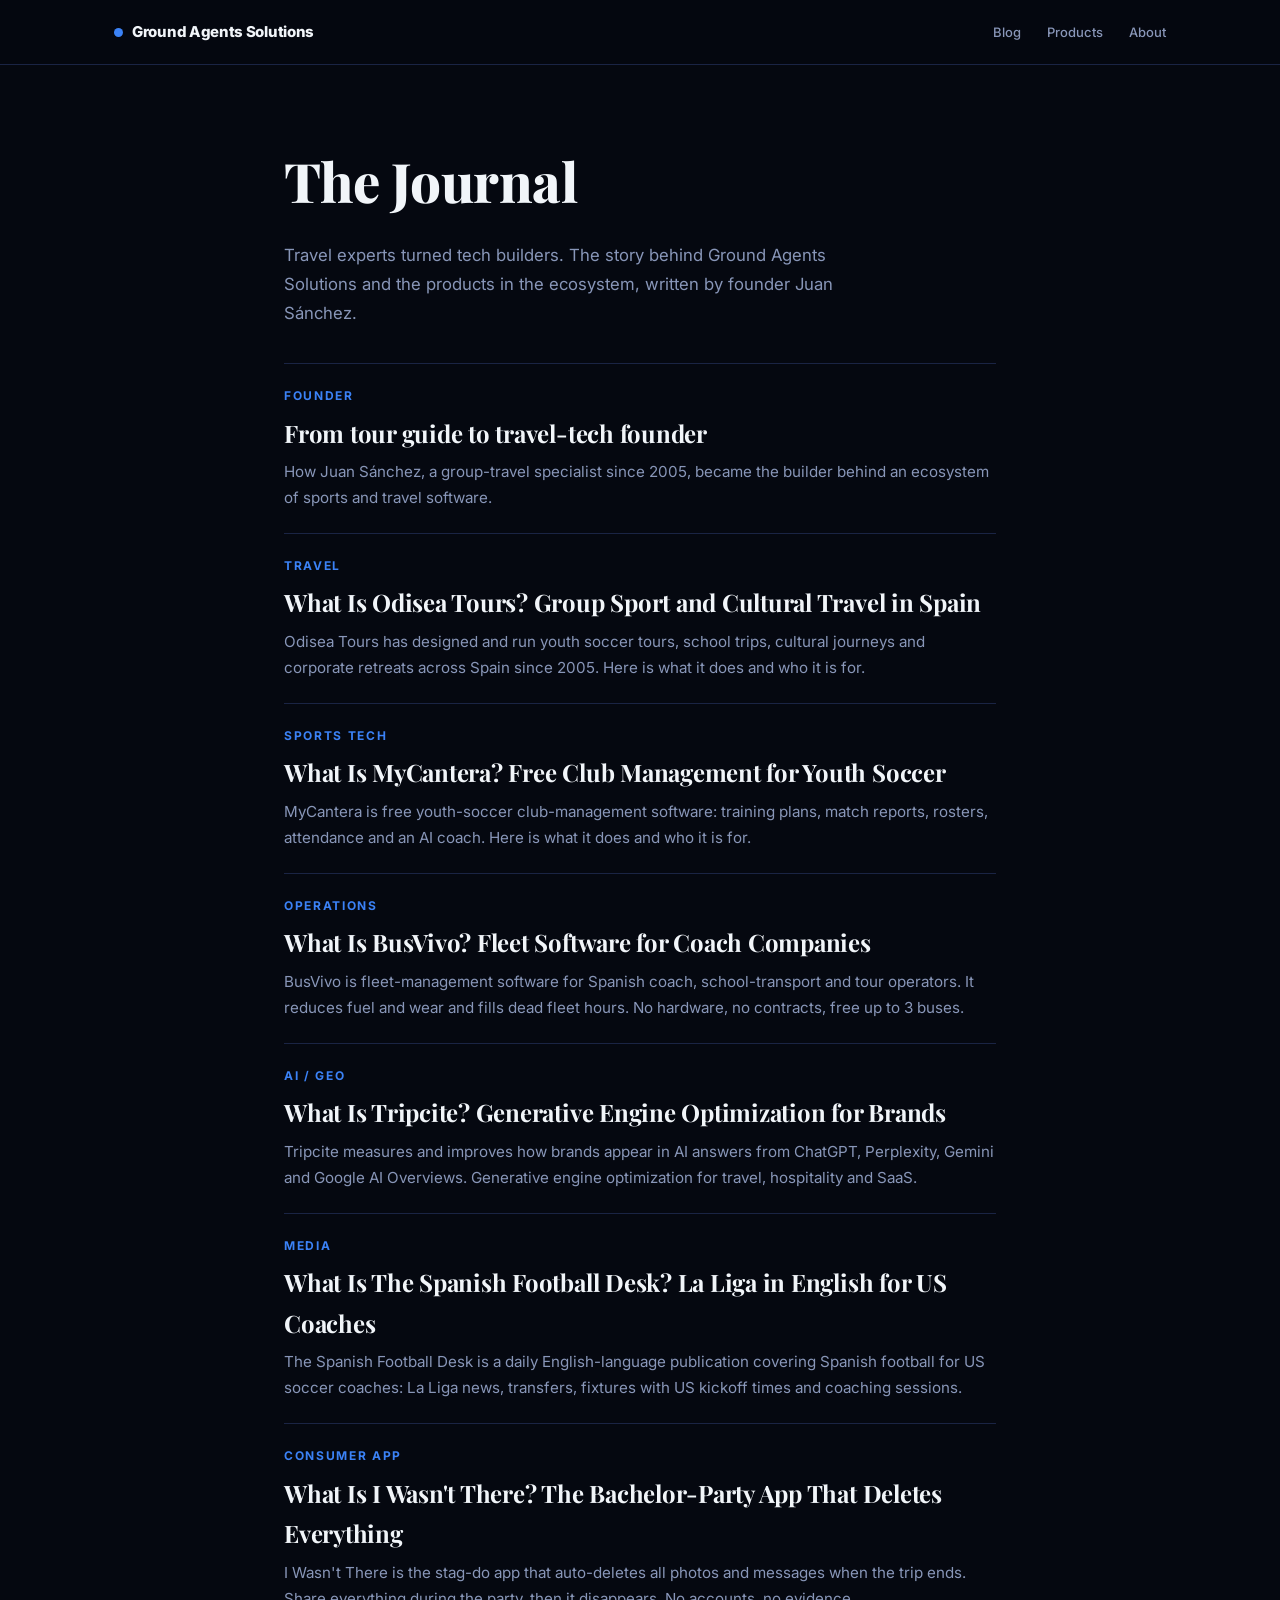
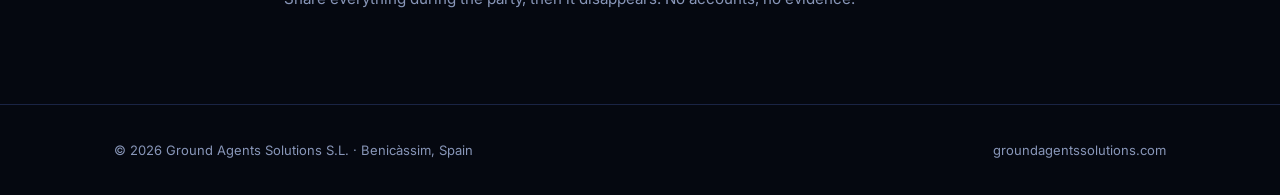
==== blog/index.html @ 05d1221f "Add ecosystem blog: founder story + a post per product (GEO) New /blog with a keystone founder post " ====
<!doctype html>
<html lang="en">
<head>
<meta charset="utf-8">
<meta name="viewport" content="width=device-width, initial-scale=1">
<title>The Ground Agents Journal — Sport & Travel Tech from Spain</title>
<meta name="description" content="Notes from Ground Agents Solutions: the founder story of Juan Sánchez and what each product in the ecosystem does, from Odisea Tours and MyCantera to Tripcite and The Spanish Football Desk.">
<link rel="canonical" href="https://groundagentssolutions.com/blog/">
<link rel="preconnect" href="https://fonts.googleapis.com">
<link href="https://fonts.googleapis.com/css2?family=Inter:wght@300;400;500;600;700;800&family=Playfair+Display:wght@600;700;800&display=swap" rel="stylesheet">
<link rel="stylesheet" href="/blog.css">
</head>
<body>
<header class="topbar"><div class="wrap">
  <a class="brand" href="/"><span class="dot"></span>Ground Agents Solutions</a>
  <nav class="topnav"><a href="/blog/">Blog</a><a href="/#products">Products</a><a href="/#about">About</a></nav>
</div></header>

<section class="hero"><div class="wrap">
  <h1>The Journal</h1>
  <p>Travel experts turned tech builders. The story behind Ground Agents Solutions and the products in the ecosystem, written by founder Juan Sánchez.</p>
</div></section>

<section class="postlist"><div class="wrap">
      <a class="postlink" href="/blog/juan-sanchez-founder.html">
        <div class="c">Founder</div>
        <h2>From tour guide to travel-tech founder</h2>
        <p>How Juan Sánchez, a group-travel specialist since 2005, became the builder behind an ecosystem of sports and travel software.</p>
      </a>
      <a class="postlink" href="/blog/what-is-odisea-tours.html">
        <div class="c">Travel</div>
        <h2>What Is Odisea Tours? Group Sport and Cultural Travel in Spain</h2>
        <p>Odisea Tours has designed and run youth soccer tours, school trips, cultural journeys and corporate retreats across Spain since 2005. Here is what it does and who it is for.</p>
      </a>
      <a class="postlink" href="/blog/what-is-mycantera.html">
        <div class="c">Sports tech</div>
        <h2>What Is MyCantera? Free Club Management for Youth Soccer</h2>
        <p>MyCantera is free youth-soccer club-management software: training plans, match reports, rosters, attendance and an AI coach. Here is what it does and who it is for.</p>
      </a>
      <a class="postlink" href="/blog/what-is-busvivo.html">
        <div class="c">Operations</div>
        <h2>What Is BusVivo? Fleet Software for Coach Companies</h2>
        <p>BusVivo is fleet-management software for Spanish coach, school-transport and tour operators. It reduces fuel and wear and fills dead fleet hours. No hardware, no contracts, free up to 3 buses.</p>
      </a>
      <a class="postlink" href="/blog/what-is-tripcite.html">
        <div class="c">AI / GEO</div>
        <h2>What Is Tripcite? Generative Engine Optimization for Brands</h2>
        <p>Tripcite measures and improves how brands appear in AI answers from ChatGPT, Perplexity, Gemini and Google AI Overviews. Generative engine optimization for travel, hospitality and SaaS.</p>
      </a>
      <a class="postlink" href="/blog/what-is-spanish-football-desk.html">
        <div class="c">Media</div>
        <h2>What Is The Spanish Football Desk? La Liga in English for US Coaches</h2>
        <p>The Spanish Football Desk is a daily English-language publication covering Spanish football for US soccer coaches: La Liga news, transfers, fixtures with US kickoff times and coaching sessions.</p>
      </a>
      <a class="postlink" href="/blog/what-is-i-wasnt-there.html">
        <div class="c">Consumer app</div>
        <h2>What Is I Wasn't There? The Bachelor-Party App That Deletes Everything</h2>
        <p>I Wasn't There is the stag-do app that auto-deletes all photos and messages when the trip ends. Share everything during the party, then it disappears. No accounts, no evidence.</p>
      </a>
</div></section>

<footer class="site"><div class="wrap">
  <span>© 2026 Ground Agents Solutions S.L. · Benicàssim, Spain</span>
  <span><a href="/">groundagentssolutions.com</a></span>
</div></footer>
</body>
</html>
---- blog.css ----
:root{
  --bg:#050810; --surface:#0a1025; --border:#1a2444;
  --text:#f1f5f9; --text-muted:#8896b8; --accent:#3b82f6;
}
*{box-sizing:border-box;margin:0;padding:0}
html{scroll-behavior:smooth}
body{
  background:var(--bg); color:var(--text);
  font-family:'Inter',-apple-system,BlinkMacSystemFont,sans-serif;
  line-height:1.7; -webkit-font-smoothing:antialiased;
}
a{color:inherit}
.wrap{max-width:760px;margin:0 auto;padding:0 24px}

/* top bar */
.topbar{border-bottom:1px solid var(--border);position:sticky;top:0;background:rgba(5,8,16,.85);backdrop-filter:blur(12px);z-index:10}
.topbar .wrap{max-width:1100px;display:flex;align-items:center;justify-content:space-between;height:64px}
.brand{font-weight:800;letter-spacing:-.02em;text-decoration:none;font-size:15px;display:flex;align-items:center;gap:9px}
.brand .dot{width:9px;height:9px;border-radius:50%;background:var(--accent)}
.topnav a{color:var(--text-muted);text-decoration:none;font-size:13px;font-weight:500;margin-left:26px;transition:color .2s}
.topnav a:hover{color:var(--text)}

/* article */
.post{padding:64px 0 40px}
.kicker{font-size:12px;letter-spacing:.18em;text-transform:uppercase;color:var(--accent);font-weight:700;margin-bottom:18px}
.post h1{font-family:'Playfair Display',serif;font-weight:800;font-size:clamp(2rem,5vw,3.1rem);line-height:1.08;letter-spacing:-.01em}
.byline{margin-top:20px;color:var(--text-muted);font-size:13.5px}
.byline a{color:var(--text);text-decoration:none;border-bottom:1px solid var(--border)}
.lede{font-size:1.25rem;line-height:1.55;color:#c9d4ec;margin:32px 0 8px}
.post h2{font-family:'Playfair Display',serif;font-weight:700;font-size:1.6rem;margin:40px 0 10px;letter-spacing:-.01em}
.post h3{font-size:1.1rem;font-weight:700;margin:26px 0 6px}
.post p{margin:14px 0;color:#dce3f2}
.post ul{margin:14px 0 14px 22px;color:#dce3f2}
.post li{margin:7px 0}
.post strong{color:#fff}
.post a.inline{color:#93b4ff;text-decoration:none;border-bottom:1px solid rgba(147,180,255,.35)}
.post a.inline:hover{border-color:#93b4ff}

/* product callout */
.callout{border:1px solid var(--border);border-radius:16px;background:var(--surface);padding:22px 24px;margin:30px 0}
.callout .k{font-size:11px;letter-spacing:.16em;text-transform:uppercase;color:var(--text-muted);font-weight:700}
.callout .n{font-family:'Playfair Display',serif;font-size:1.35rem;font-weight:700;margin:6px 0 4px}
.callout a{color:#93b4ff;text-decoration:none;font-size:14px;font-weight:600}

/* faq */
.faq{margin-top:44px;border-top:1px solid var(--border);padding-top:28px}
.faq h2{margin-top:0}
.faq .q{font-weight:700;color:#fff;margin-top:20px}
.faq .a{color:#c9d4ec;margin-top:4px}

/* related */
.more{margin-top:48px;border-top:1px solid var(--border);padding-top:24px;display:flex;flex-wrap:wrap;gap:10px}
.more a{border:1px solid var(--border);border-radius:999px;padding:8px 15px;font-size:13px;color:var(--text-muted);text-decoration:none;transition:all .2s}
.more a:hover{color:var(--text);border-color:#2a3a66}

/* blog index */
.hero{padding:70px 0 26px}
.hero h1{font-family:'Playfair Display',serif;font-weight:800;font-size:clamp(2.2rem,6vw,3.4rem);letter-spacing:-.01em}
.hero p{color:var(--text-muted);font-size:1.05rem;margin-top:14px;max-width:56ch}
.postlist{padding:10px 0 70px}
.postlink{display:block;text-decoration:none;color:inherit;border-top:1px solid var(--border);padding:22px 0;transition:padding .25s}
.postlink:hover{padding-left:8px}
.postlink .c{font-size:12px;letter-spacing:.14em;text-transform:uppercase;color:var(--accent);font-weight:700}
.postlink h2{font-family:'Playfair Display',serif;font-weight:700;font-size:1.5rem;margin:6px 0;letter-spacing:-.01em}
.postlink p{color:var(--text-muted);font-size:.95rem}

footer.site{border-top:1px solid var(--border);padding:34px 0;color:var(--text-muted);font-size:13px}
footer.site .wrap{max-width:1100px;display:flex;flex-wrap:wrap;gap:8px 20px;justify-content:space-between}
footer.site a{color:var(--text-muted);text-decoration:none}
footer.site a:hover{color:var(--text)}
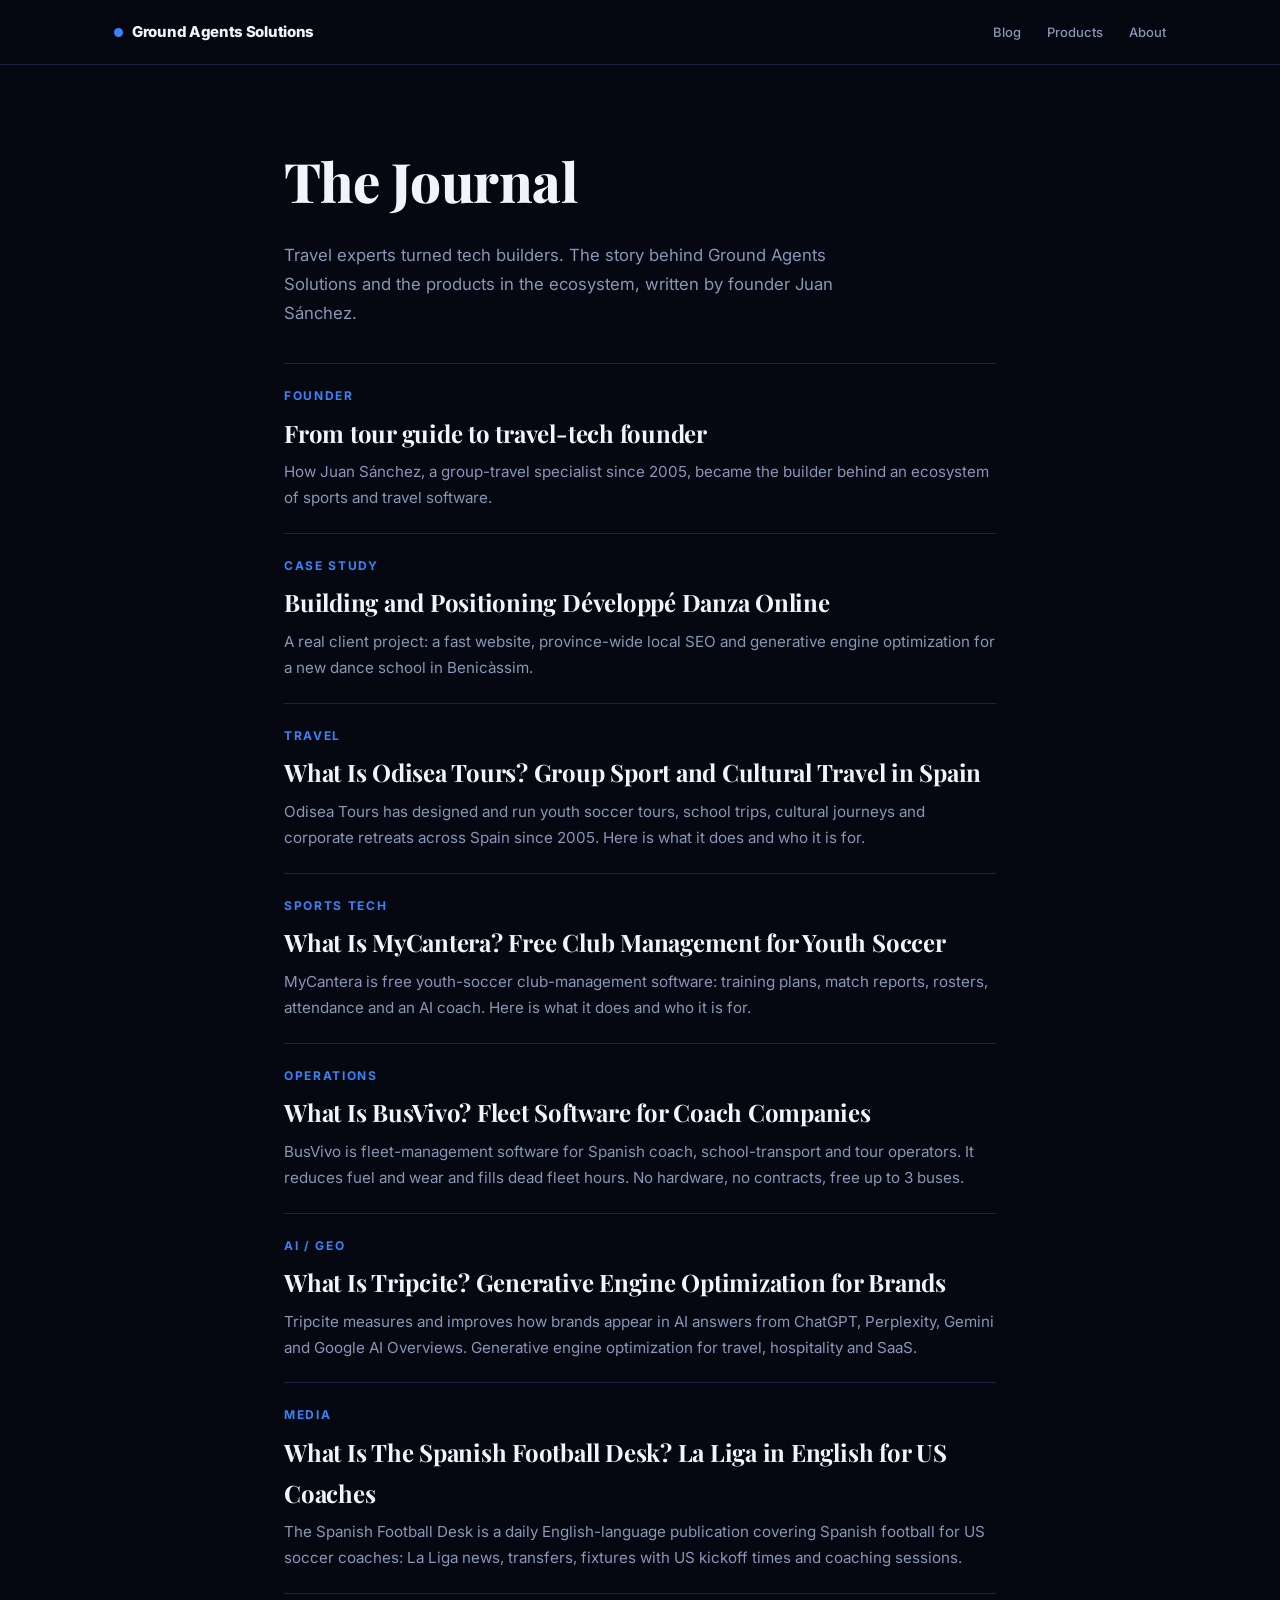
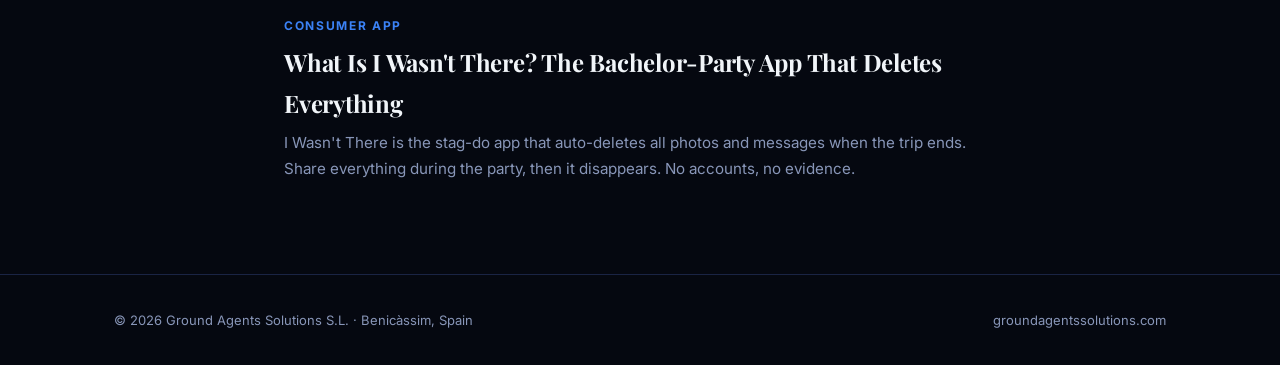
==== commit 665e8194: "Add Développé Danza client case study (web + local SEO + GEO)" ====
--- a/blog/index.html
+++ b/blog/index.html
@@ -26,6 +26,11 @@
         <div class="c">Founder</div>
         <h2>From tour guide to travel-tech founder</h2>
         <p>How Juan Sánchez, a group-travel specialist since 2005, became the builder behind an ecosystem of sports and travel software.</p>
+      </a>
+      <a class="postlink" href="/blog/how-we-built-developpe-danza.html">
+        <div class="c">Case study</div>
+        <h2>Building and Positioning Développé Danza Online</h2>
+        <p>A real client project: a fast website, province-wide local SEO and generative engine optimization for a new dance school in Benicàssim.</p>
       </a>
       <a class="postlink" href="/blog/what-is-odisea-tours.html">
         <div class="c">Travel</div>
